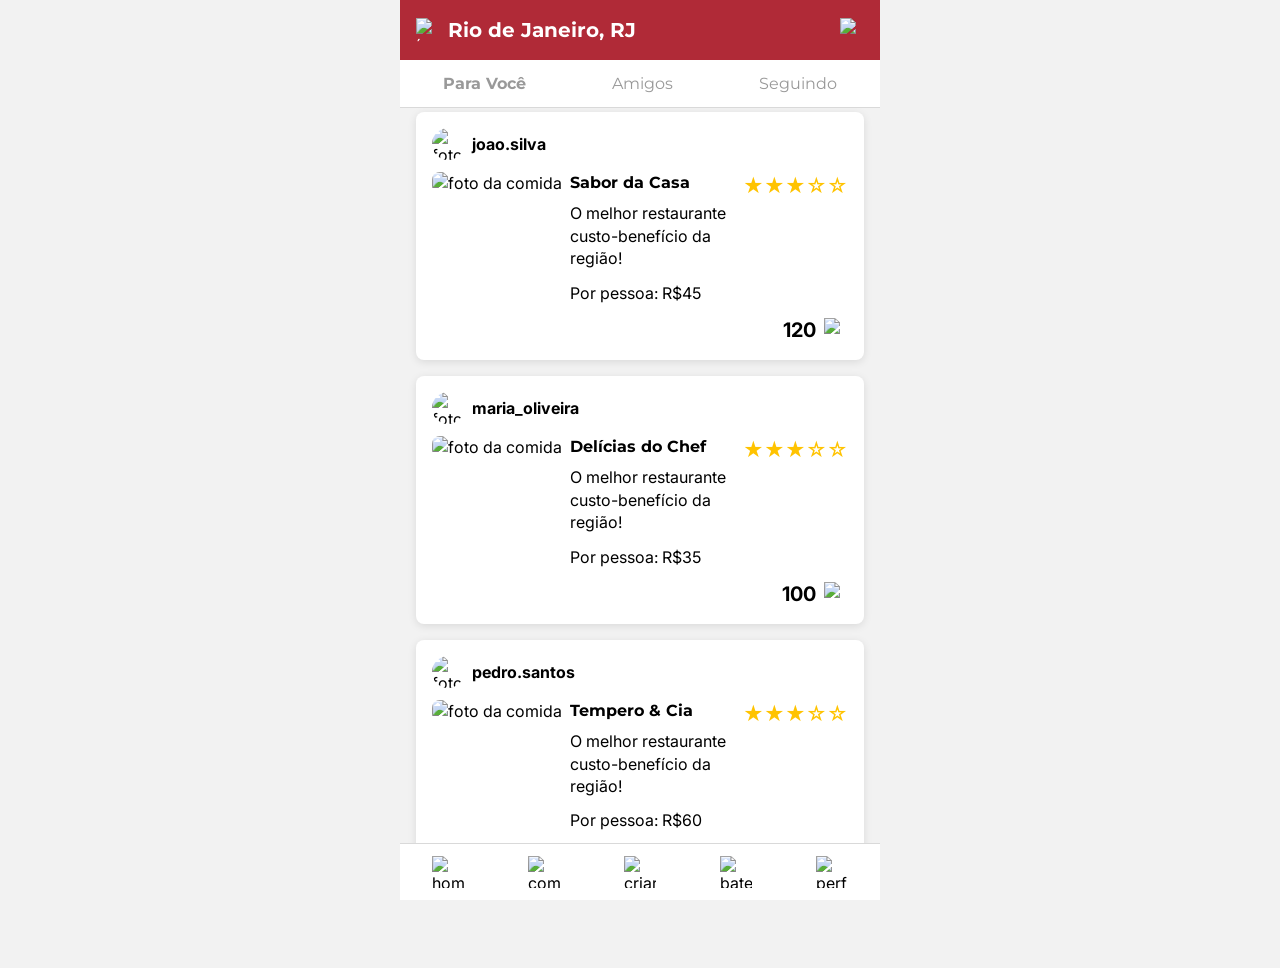
==== index.html @ 5323c7a4 "css home" ====
<!DOCTYPE html>
<html lang="pt-BR">
    <head>
        <meta charset="UTF-8">
        <meta name="viewport" content="width=device-width, initial-scale=1.0">
        <link rel="preconnect" href="https://fonts.googleapis.com">
        <link rel="preconnect" href="https://fonts.gstatic.com" crossorigin>
        <link href="https://fonts.googleapis.com/css2?family=Inter:wght@400;700&family=Montserrat:wght@400;700&display=swap" rel="stylesheet">
        <link rel="stylesheet" href="css/reset.css">
        <link rel="stylesheet" href="css/index.css">
        <title>Treview</title>
    </head>
    <body>
        <header class="cabecalho">
            <a href="pesquisa_loc.html" class="localizacao">
                <img src="img/localizacao.png" alt="ícone de localização">
                <h1>Rio de Janeiro, RJ</h1>
            </a>
            <a href="pesquisa.html" class="lupa">
                <img src="img/lupa.png" alt="pesquisar">
            </a>
            <nav class="abas">
                <ul>
                    <li><a href="para_voce.html" class="aba-ativa">Para Você</a></li>
                    <li><a href="amigos.html">Amigos</a></li>
                    <li><a href="seguindo.html">Seguindo</a></li>
                </ul>
            </nav>
        </header>
        <main class="feed">
            <ul class="lista-posts">
                <li class="post">
                    <a href="perfil.html" class="autor">
                        <img src="img/pfp_desconhecido.png" alt="foto de perfil" class="pfp">
                        <p>joao.silva</p>
                    </a>
                    <a href="pagina_restaurante.html" class="link-foto">
                        <img src="img/pizza.jpg" alt="foto da comida" class="foto-comida">
                    </a>
                    <a href="pagina_restaurante.html" class="info-restaurante">
                        <h2>Sabor da Casa</h2>
                        <p>O melhor restaurante custo-benefício da região!</p>
                        <p class="preco">Por pessoa: R$45</p>
                    </a>
                    <p class="estrelas">★★★☆☆</p>
                    <p class="curtidas">
                        120
                        <img src="img/coracao.png" alt="curtidas">
                    </p>
                </li>
                <li class="post">
                    <a href="perfil.html" class="autor">
                        <img src="img/pfp_desconhecido.png" alt="foto de perfil" class="pfp">
                        <p>maria_oliveira</p>
                    </a>
                    <a href="pagina_restaurante.html" class="link-foto">
                        <img src="img/pizza.jpg" alt="foto da comida" class="foto-comida">
                    </a>
                    <a href="pagina_restaurante.html" class="info-restaurante">
                        <h2>Delícias do Chef</h2>
                        <p>O melhor restaurante custo-benefício da região!</p>
                        <p class="preco">Por pessoa: R$35</p>
                    </a>
                    <p class="estrelas">★★★☆☆</p>
                    <p class="curtidas">
                        100
                        <img src="img/coracao.png" alt="curtidas">
                    </p>
                </li>
                <li class="post">
                    <a href="perfil.html" class="autor">
                        <img src="img/pfp_desconhecido.png" alt="foto de perfil" class="pfp">
                        <p>pedro.santos</p>
                    </a>
                    <a href="pagina_restaurante.html" class="link-foto">
                        <img src="img/pizza.jpg" alt="foto da comida" class="foto-comida">
                    </a>
                    <a href="pagina_restaurante.html" class="info-restaurante">
                        <h2>Tempero &amp; Cia</h2>
                        <p>O melhor restaurante custo-benefício da região!</p>
                        <p class="preco">Por pessoa: R$60</p>
                    </a>
                    <p class="estrelas">★★★☆☆</p>
                    <p class="curtidas">
                        80
                        <img src="img/coracao.png" alt="curtidas">
                    </p>
                </li>
            </ul>
        </main>
        <footer class="rodape">
            <ul>
                <li>
                    <a href="index.html" class="nav-ativo">
                        <img src="img/home.png" alt="home">
                    </a>
                </li>
                <li>
                    <a href="#">
                        <img src="img/comunidade.png" alt="comunidade">
                    </a>
                </li>
                <li>
                    <a href="post.html">
                        <img src="img/post.png" alt="criar avaliação">
                    </a>
                </li>
                <li>
                    <a href="#">
                        <img src="img/chat.png" alt="bate-papo">
                    </a>
                </li>
                <li>
                    <a href="#">
                        <img src="img/perfil.png" alt="perfil">
                    </a>
                </li>
            </ul>
        </footer>
    </body>
</html>
---- css/index.css ----
html {
    background-color: #f2f2f2;
}

body {
    font-family: "Inter", sans-serif;
    background-color: #f2f2f2;
    color: #000000;
    max-width: 30rem;
    margin: 0 auto;
    min-height: 100vh;
}

.cabecalho {
    position: fixed;
    top: 0;
    left: 0;
    right: 0;
    max-width: 30rem;
    margin: 0 auto;
    display: flex;
    flex-wrap: wrap;
    align-items: center;
    background-color: #B02A37;
    z-index: 10;
}

.localizacao {
    flex: 1;
    display: flex;
    align-items: center;
    gap: 0.5rem;
    padding: 1rem;
    color: #ffffff;
}

.localizacao img {
    width: 1.5rem;
    height: 1.5rem;
}

.localizacao h1 {
    font-family: "Montserrat", sans-serif;
    font-size: 1.25rem;
    font-weight: 700;
}

.lupa {
    padding: 1rem;
}

.lupa img {
    width: 1.5rem;
    height: 1.5rem;
}

.abas {
    width: 100%;
    background-color: #ffffff;
    border-bottom: 0.0625rem solid #D9D9D9;
}

.abas ul {
    display: flex;
    justify-content: space-around;
    padding: 0.75rem 0;
}

.abas a {
    font-family: "Montserrat", sans-serif;
    font-size: 1rem;
    color: #999999;
}

.aba-ativa {
    color: #000000;
    font-weight: 700;
}

.feed {
    padding: 7rem 1rem 5rem 1rem;
}

.lista-posts {
    display: flex;
    flex-direction: column;
    gap: 1rem;
}

.post {
    display: flex;
    flex-wrap: wrap;
    column-gap: 0.5rem;
    row-gap: 0.75rem;
    background-color: #ffffff;
    border-radius: 0.5rem;
    padding: 1rem;
    box-shadow: 0 0.125rem 0.5rem rgba(0, 0, 0, 0.1);
}

.autor {
    width: 100%;
    display: flex;
    align-items: center;
    gap: 0.5rem;
}

.pfp {
    width: 2rem;
    height: 2rem;
    border-radius: 50%;
}

.autor p {
    font-weight: 700;
}

.figura-post {
    width: 38%;
    display: flex;
    flex-direction: column;
    gap: 0.5rem;
}

.figura-post a {
    display: block;
}

.foto-comida {
    width: 100%;
    border-radius: 0.5rem;
}

.estrelas {
    color: #FFC300;
    font-size: 1.25rem;
}

.info-restaurante {
    flex: 1;
    display: flex;
    flex-direction: column;
    gap: 0.5rem;
    color: #000000;
}

.info-restaurante h2 {
    font-family: "Montserrat", sans-serif;
    font-size: 1rem;
    font-weight: 700;
}

.preco {
    margin-top: 0.25rem;
}

.curtidas {
    width: 100%;
    display: flex;
    align-items: center;
    justify-content: flex-end;
    gap: 0.5rem;
    font-size: 1.25rem;
    font-weight: 700;
}

.curtidas img {
    width: 1.5rem;
    height: 1.5rem;
}

.rodape {
    position: fixed;
    bottom: 0;
    left: 0;
    right: 0;
    max-width: 30rem;
    margin: 0 auto;
    background-color: #ffffff;
    border-top: 0.0625rem solid #D9D9D9;
    padding: 0.75rem 0;
    z-index: 10;
}

.rodape ul {
    display: flex;
    justify-content: space-around;
    align-items: center;
}

.rodape img {
    width: 2rem;
    height: 2rem;
}
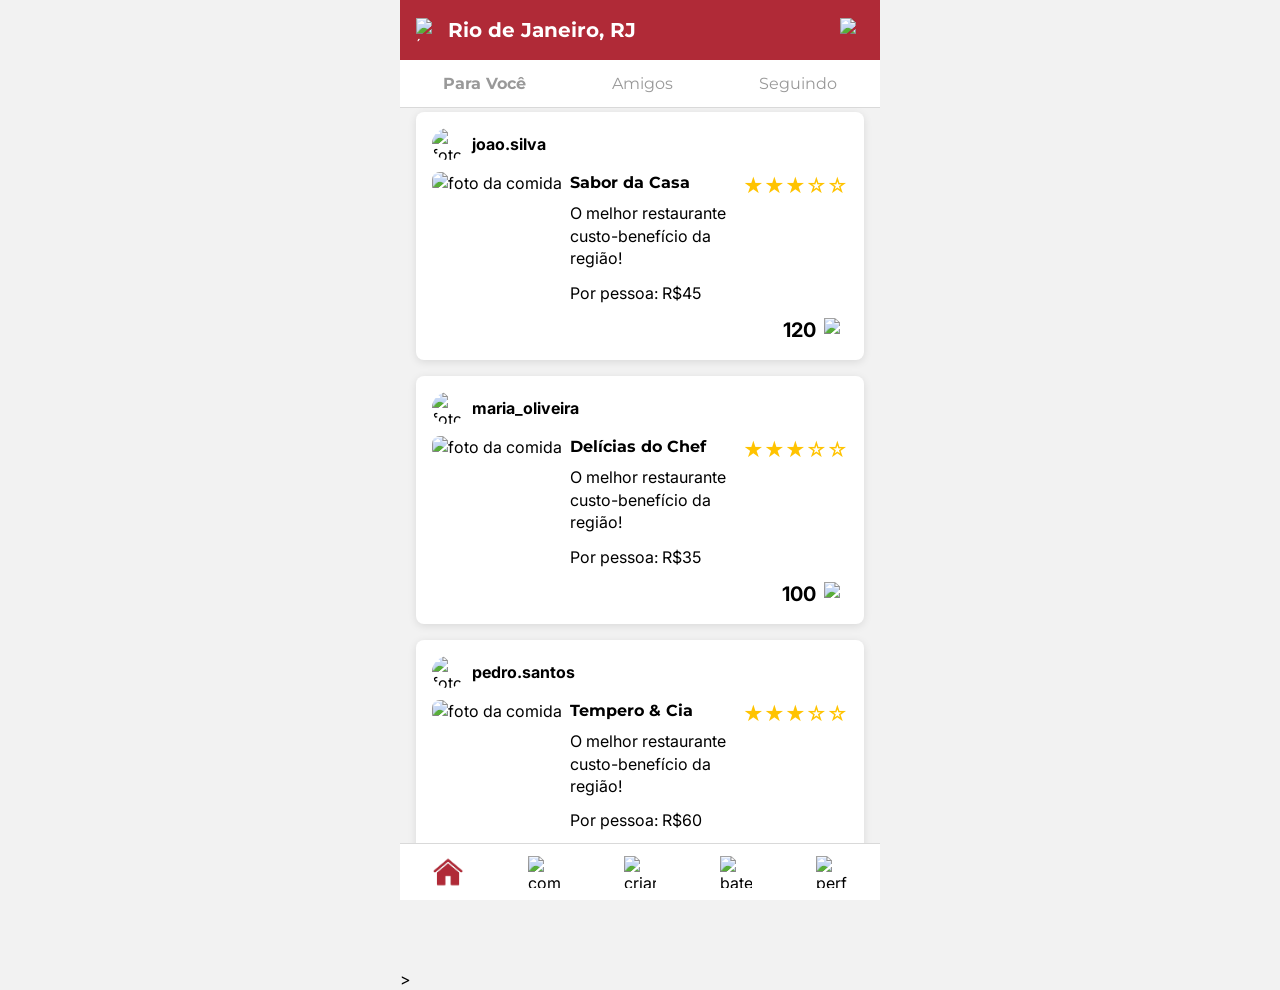
==== commit aa998d8a: "nav de cima funcionando" ====
--- a/index.html
+++ b/index.html
@@ -11,7 +11,7 @@
         <title>Treview</title>
     </head>
     <body>
-        <header class="cabecalho">
+        <header class="header">
             <a href="pesquisa_loc.html" class="localizacao">
                 <img src="img/localizacao.png" alt="ícone de localização">
                 <h1>Rio de Janeiro, RJ</h1>
@@ -21,7 +21,7 @@
             </a>
             <nav class="abas">
                 <ul>
-                    <li><a href="para_voce.html" class="aba-ativa">Para Você</a></li>
+                    <li><a href="index.html" class="aba-ativa">Para Você</a></li>
                     <li><a href="amigos.html">Amigos</a></li>
                     <li><a href="seguindo.html">Seguindo</a></li>
                 </ul>
@@ -76,7 +76,7 @@
                         <img src="img/pizza.jpg" alt="foto da comida" class="foto-comida">
                     </a>
                     <a href="pagina_restaurante.html" class="info-restaurante">
-                        <h2>Tempero &amp; Cia</h2>
+                        <h2>Tempero & Cia</h2>
                         <p>O melhor restaurante custo-benefício da região!</p>
                         <p class="preco">Por pessoa: R$60</p>
                     </a>
@@ -88,11 +88,11 @@
                 </li>
             </ul>
         </main>
-        <footer class="rodape">
+        <footer class="footer">
             <ul>
                 <li>
-                    <a href="index.html" class="nav-ativo">
-                        <img src="img/home.png" alt="home">
+                    <a href="index.html">
+                        <img src="img/home-sel.png" alt="home">
                     </a>
                 </li>
                 <li>
@@ -118,4 +118,4 @@
             </ul>
         </footer>
     </body>
-</html>+</html>>
--- a/css/index.css
+++ b/css/index.css
@@ -11,7 +11,7 @@
     min-height: 100vh;
 }
 
-.cabecalho {
+.header {
     position: fixed;
     top: 0;
     left: 0;
@@ -115,17 +115,6 @@
     font-weight: 700;
 }
 
-.figura-post {
-    width: 38%;
-    display: flex;
-    flex-direction: column;
-    gap: 0.5rem;
-}
-
-.figura-post a {
-    display: block;
-}
-
 .foto-comida {
     width: 100%;
     border-radius: 0.5rem;
@@ -169,7 +158,7 @@
     height: 1.5rem;
 }
 
-.rodape {
+.footer {
     position: fixed;
     bottom: 0;
     left: 0;
@@ -182,13 +171,14 @@
     z-index: 10;
 }
 
-.rodape ul {
+.footer ul {
     display: flex;
     justify-content: space-around;
     align-items: center;
 }
 
-.rodape img {
+.footer img {
     width: 2rem;
     height: 2rem;
-}+}
+
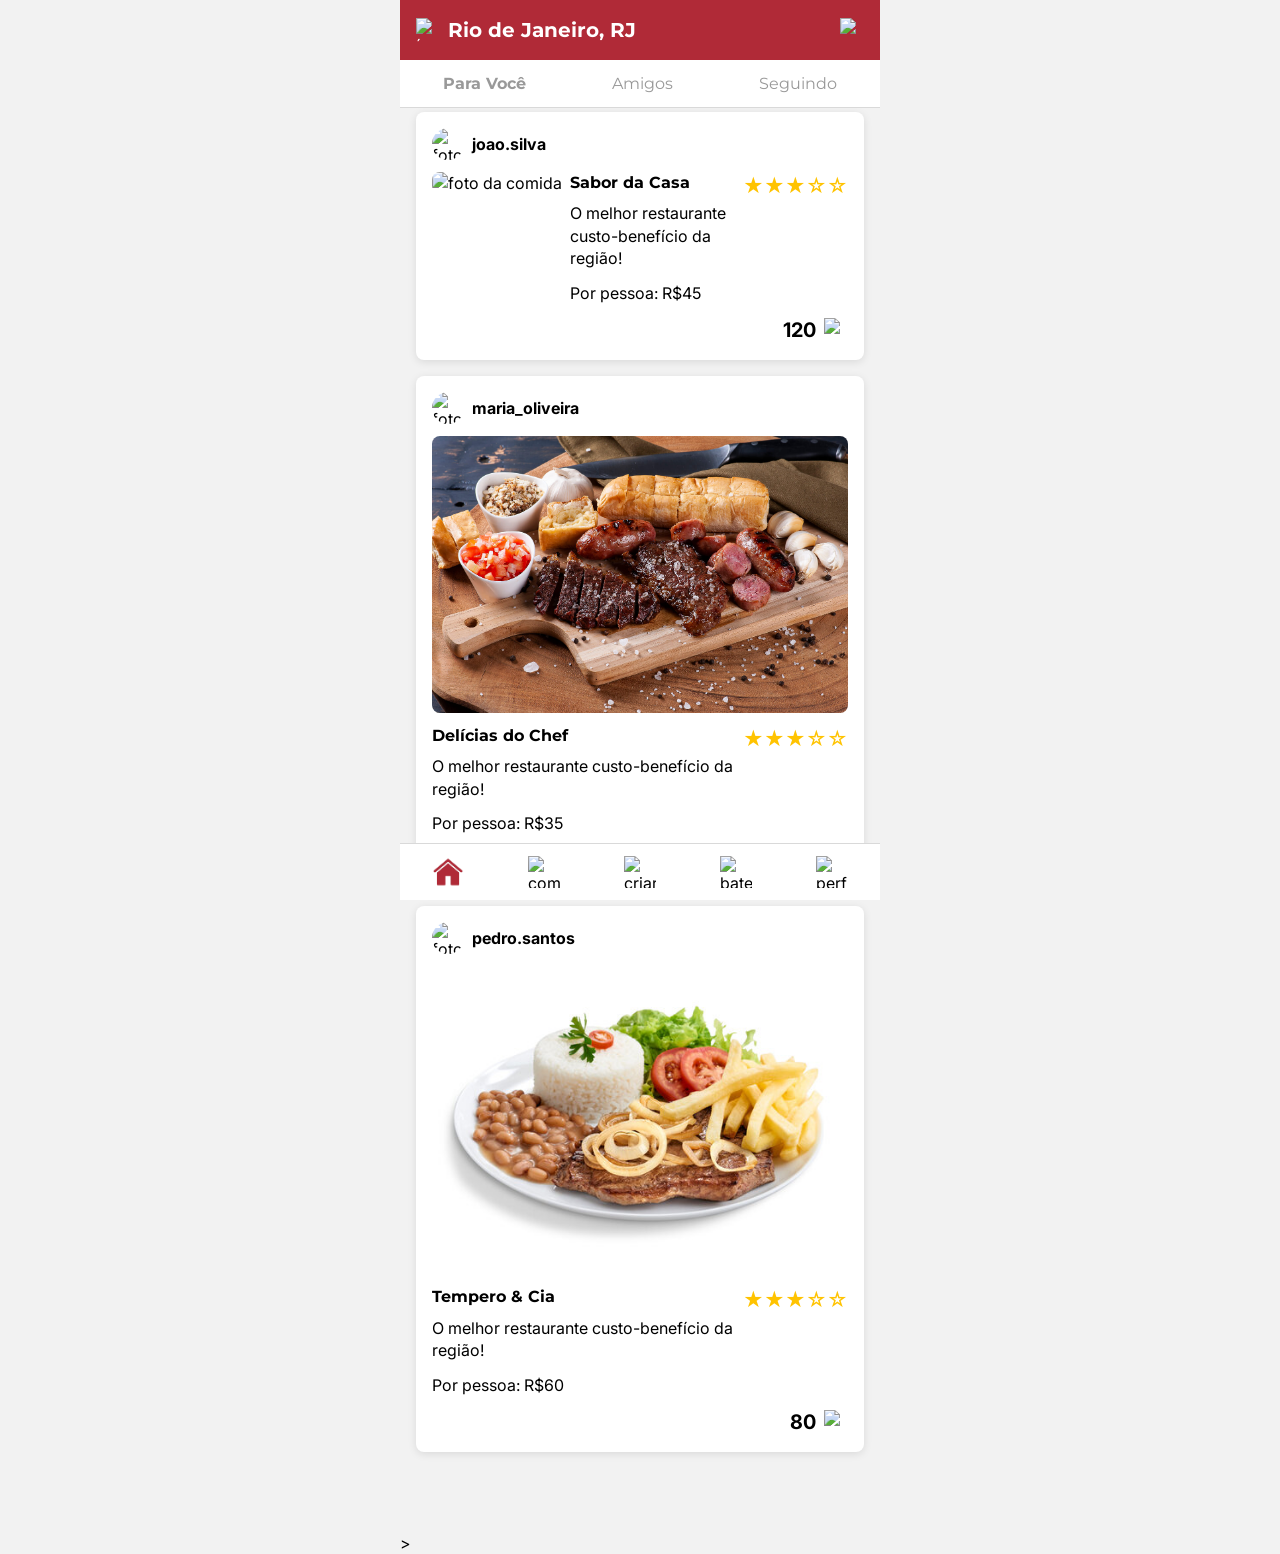
==== commit 8f4320aa: "fotos diferentes" ====
--- a/index.html
+++ b/index.html
@@ -54,7 +54,7 @@
                         <p>maria_oliveira</p>
                     </a>
                     <a href="pagina_restaurante.html" class="link-foto">
-                        <img src="img/pizza.jpg" alt="foto da comida" class="foto-comida">
+                        <img src="img/churras.jpg" alt="foto da comida" class="foto-comida">
                     </a>
                     <a href="pagina_restaurante.html" class="info-restaurante">
                         <h2>Delícias do Chef</h2>
@@ -73,7 +73,7 @@
                         <p>pedro.santos</p>
                     </a>
                     <a href="pagina_restaurante.html" class="link-foto">
-                        <img src="img/pizza.jpg" alt="foto da comida" class="foto-comida">
+                        <img src="img/pfzao.jpg" alt="foto da comida" class="foto-comida">
                     </a>
                     <a href="pagina_restaurante.html" class="info-restaurante">
                         <h2>Tempero & Cia</h2>
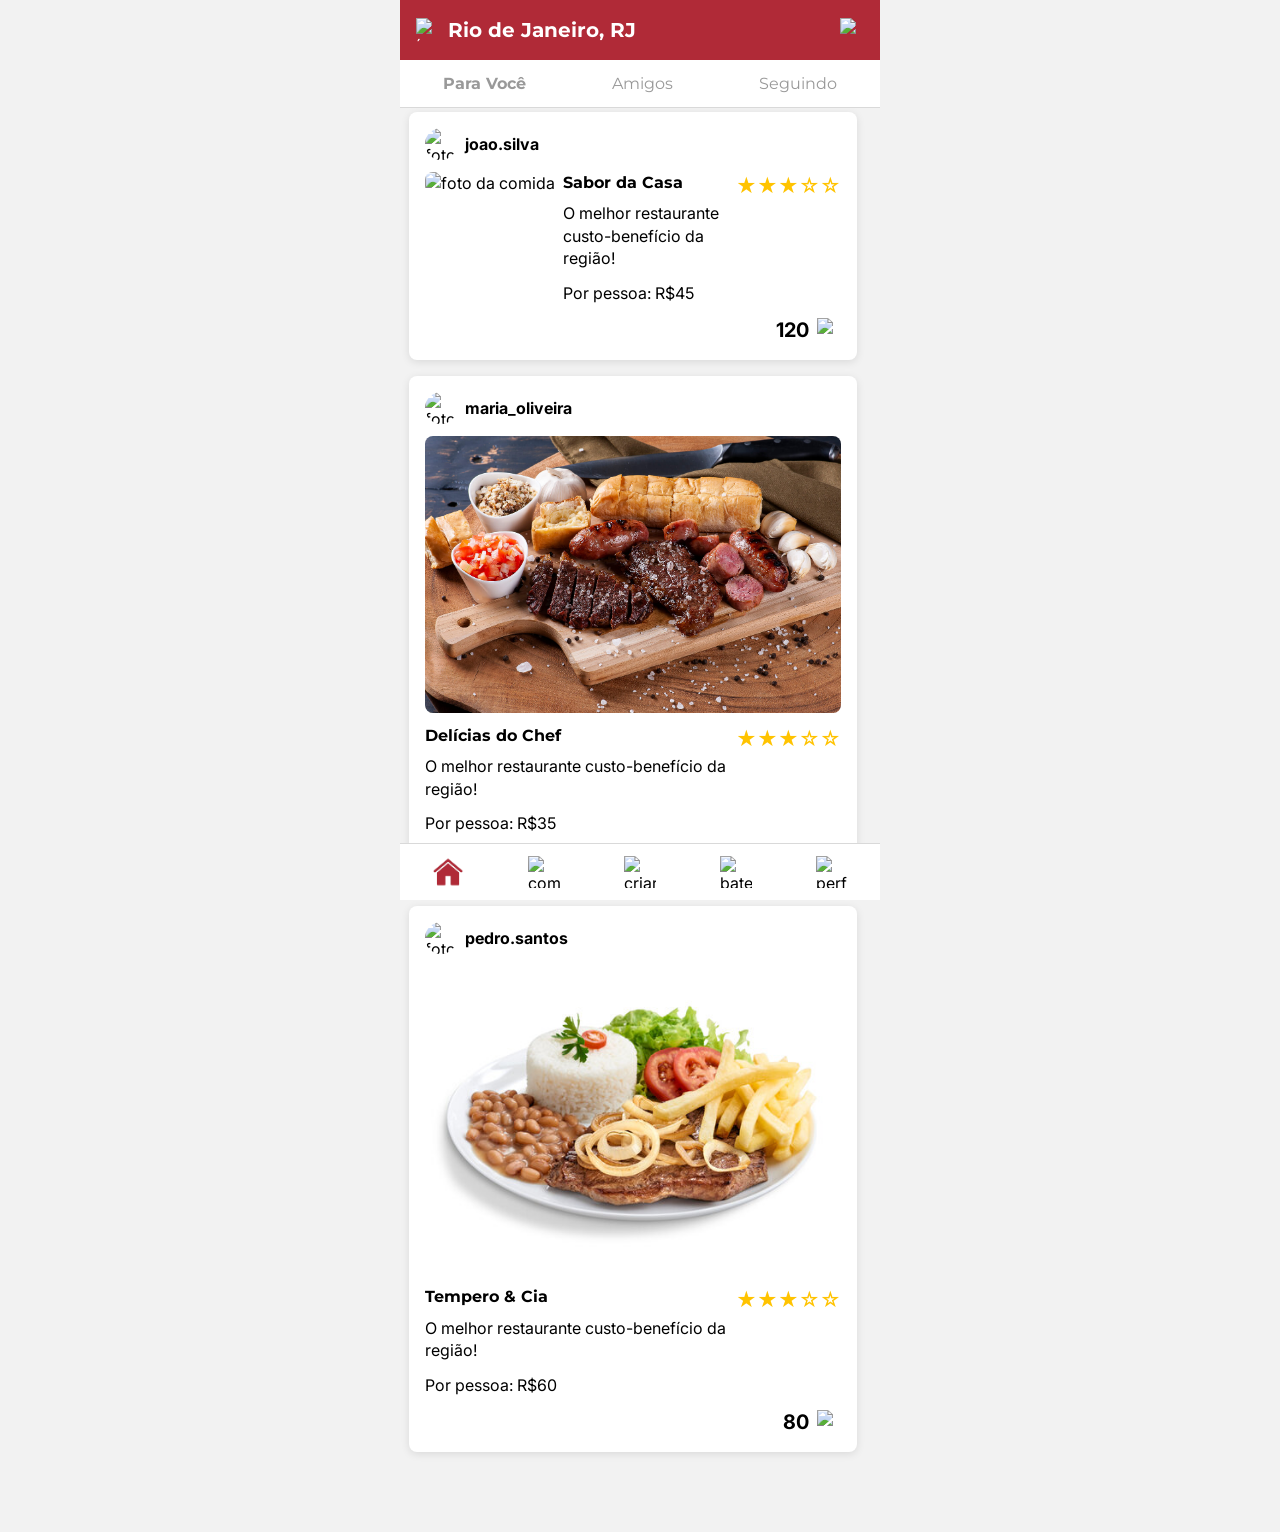
==== commit d66f6589: "pesquisa" ====
--- a/index.html
+++ b/index.html
@@ -12,7 +12,7 @@
     </head>
     <body>
         <header class="header">
-            <a href="pesquisa_loc.html" class="localizacao">
+            <a href="pesquisa.html" class="localizacao">
                 <img src="img/localizacao.png" alt="ícone de localização">
                 <h1>Rio de Janeiro, RJ</h1>
             </a>
@@ -118,4 +118,4 @@
             </ul>
         </footer>
     </body>
-</html>>+</html>
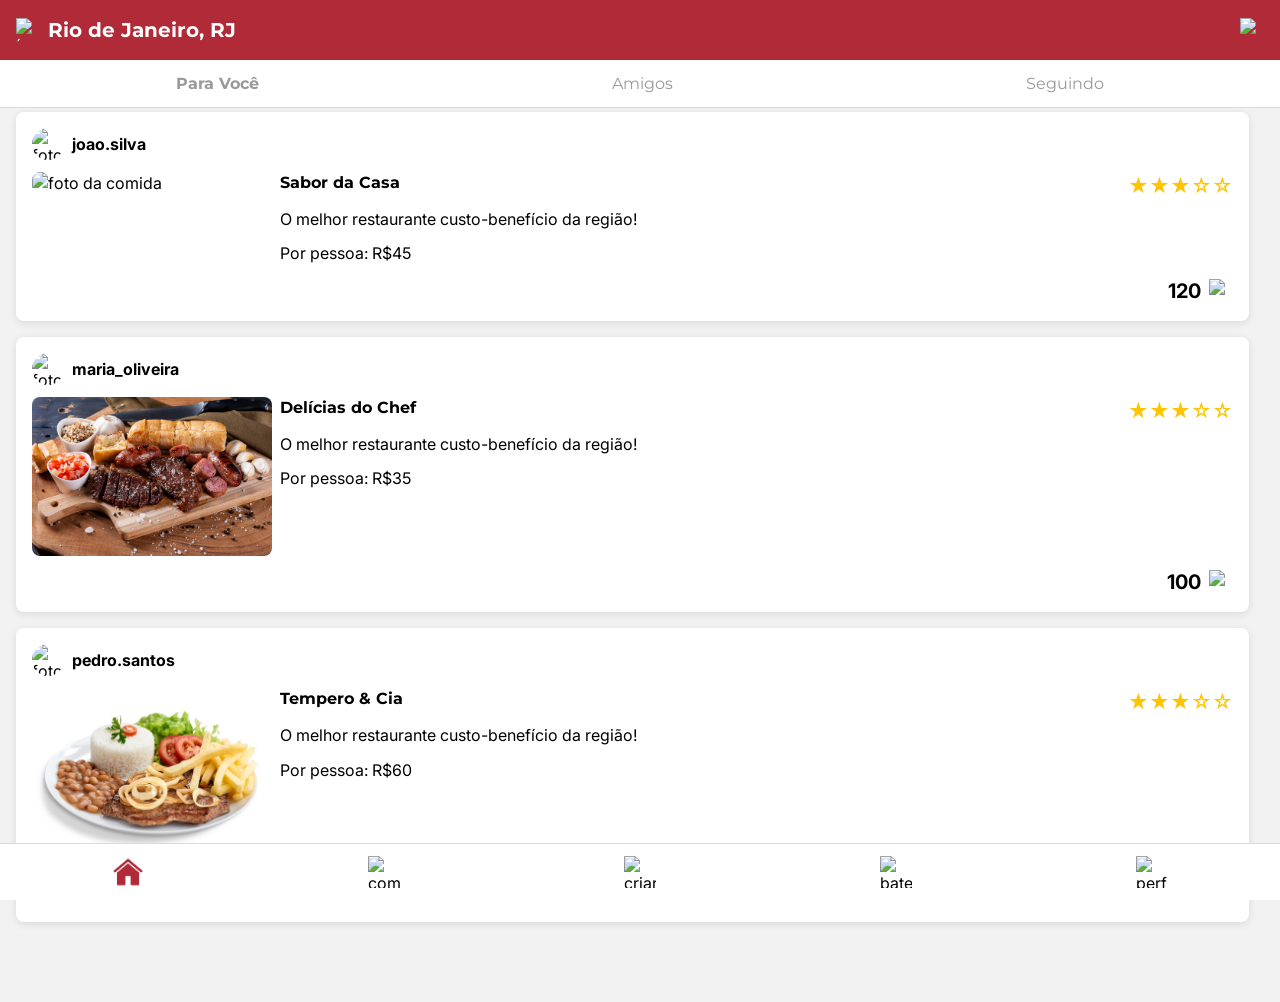
==== commit 3dccbec3: "post + tela inteira" ====
--- a/index.html
+++ b/index.html
@@ -38,11 +38,13 @@
                         <img src="img/pizza.jpg" alt="foto da comida" class="foto-comida">
                     </a>
                     <a href="pagina_restaurante.html" class="info-restaurante">
-                        <h2>Sabor da Casa</h2>
+                        <div class="info-topo">
+                            <h2>Sabor da Casa</h2>
+                            <p class="estrelas">★★★☆☆</p>
+                        </div>
                         <p>O melhor restaurante custo-benefício da região!</p>
                         <p class="preco">Por pessoa: R$45</p>
                     </a>
-                    <p class="estrelas">★★★☆☆</p>
                     <p class="curtidas">
                         120
                         <img src="img/coracao.png" alt="curtidas">
@@ -57,11 +59,13 @@
                         <img src="img/churras.jpg" alt="foto da comida" class="foto-comida">
                     </a>
                     <a href="pagina_restaurante.html" class="info-restaurante">
-                        <h2>Delícias do Chef</h2>
+                        <div class="info-topo">
+                            <h2>Delícias do Chef</h2>
+                            <p class="estrelas">★★★☆☆</p>
+                        </div>
                         <p>O melhor restaurante custo-benefício da região!</p>
                         <p class="preco">Por pessoa: R$35</p>
                     </a>
-                    <p class="estrelas">★★★☆☆</p>
                     <p class="curtidas">
                         100
                         <img src="img/coracao.png" alt="curtidas">
@@ -76,11 +80,13 @@
                         <img src="img/pfzao.jpg" alt="foto da comida" class="foto-comida">
                     </a>
                     <a href="pagina_restaurante.html" class="info-restaurante">
-                        <h2>Tempero & Cia</h2>
+                        <div class="info-topo">
+                            <h2>Tempero & Cia</h2>
+                            <p class="estrelas">★★★☆☆</p>
+                        </div>
                         <p>O melhor restaurante custo-benefício da região!</p>
                         <p class="preco">Por pessoa: R$60</p>
                     </a>
-                    <p class="estrelas">★★★☆☆</p>
                     <p class="curtidas">
                         80
                         <img src="img/coracao.png" alt="curtidas">
--- a/css/index.css
+++ b/css/index.css
@@ -6,8 +6,6 @@
     font-family: "Inter", sans-serif;
     background-color: #f2f2f2;
     color: #000000;
-    max-width: 30rem;
-    margin: 0 auto;
     min-height: 100vh;
 }
 
@@ -16,8 +14,6 @@
     top: 0;
     left: 0;
     right: 0;
-    max-width: 30rem;
-    margin: 0 auto;
     display: flex;
     flex-wrap: wrap;
     align-items: center;
@@ -115,6 +111,11 @@
     font-weight: 700;
 }
 
+.link-foto {
+    width: 40%;
+    max-width: 15rem;
+}
+
 .foto-comida {
     width: 100%;
     border-radius: 0.5rem;
@@ -131,6 +132,13 @@
     flex-direction: column;
     gap: 0.5rem;
     color: #000000;
+}
+
+.info-topo {
+    display: flex;
+    justify-content: space-between;
+    align-items: flex-start;
+    gap: 0.5rem;
 }
 
 .info-restaurante h2 {
@@ -163,8 +171,6 @@
     bottom: 0;
     left: 0;
     right: 0;
-    max-width: 30rem;
-    margin: 0 auto;
     background-color: #ffffff;
     border-top: 0.0625rem solid #D9D9D9;
     padding: 0.75rem 0;
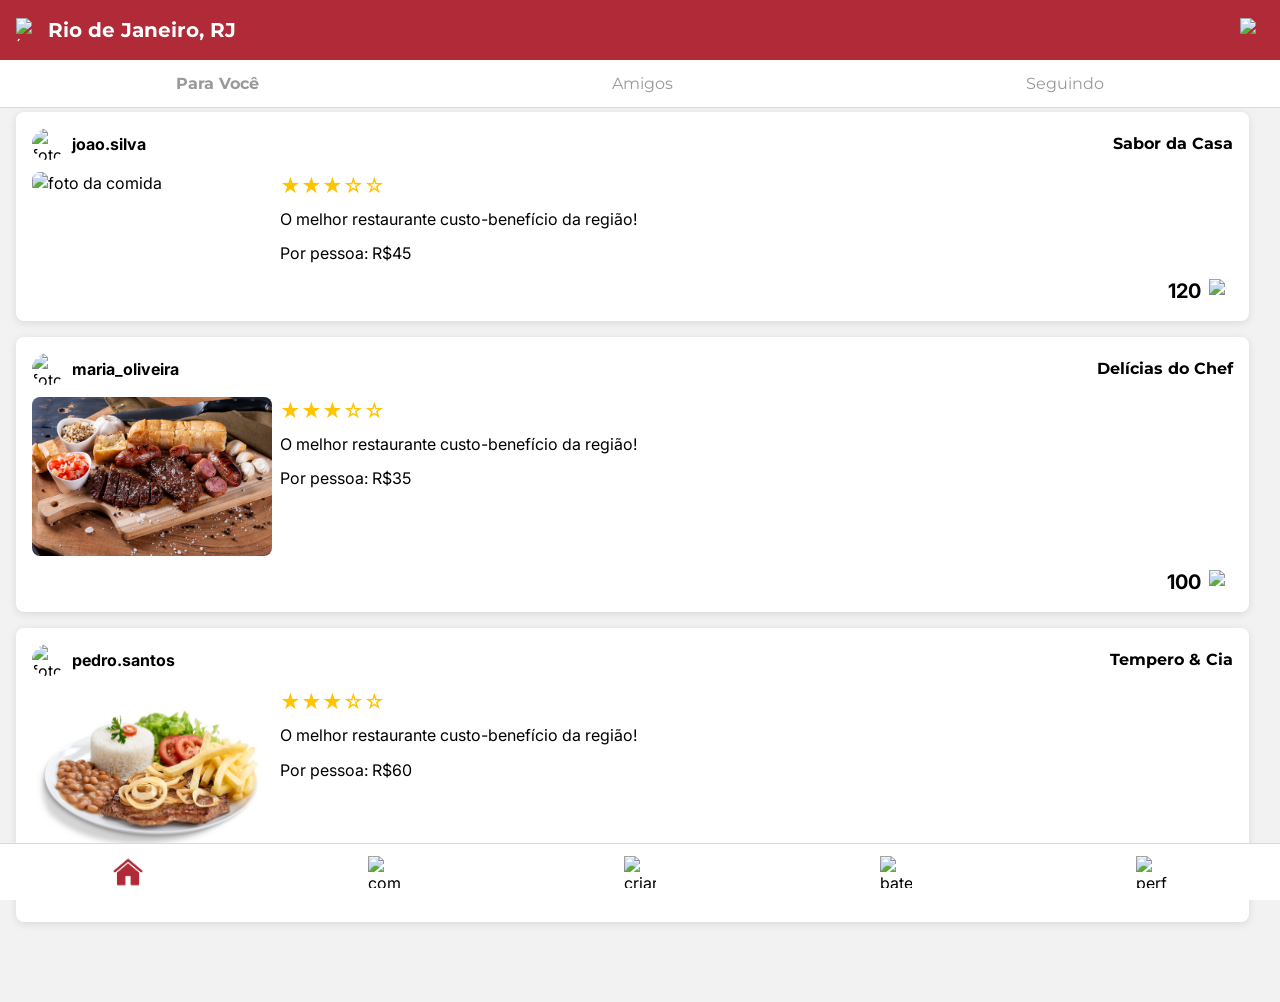
==== commit e50934d2: "restaurante e usuario mesma linha" ====
--- a/index.html
+++ b/index.html
@@ -30,18 +30,18 @@
         <main class="feed">
             <ul class="lista-posts">
                 <li class="post">
-                    <a href="perfil.html" class="autor">
-                        <img src="img/pfp_desconhecido.png" alt="foto de perfil" class="pfp">
-                        <p>joao.silva</p>
-                    </a>
+                    <div class="post-cabecalho">
+                        <a href="perfil.html" class="autor">
+                            <img src="img/pfp_desconhecido.png" alt="foto de perfil" class="pfp">
+                            <p>joao.silva</p>
+                        </a>
+                        <a href="pagina_restaurante.html" class="nome-restaurante-post">Sabor da Casa</a>
+                    </div>
                     <a href="pagina_restaurante.html" class="link-foto">
                         <img src="img/pizza.jpg" alt="foto da comida" class="foto-comida">
                     </a>
                     <a href="pagina_restaurante.html" class="info-restaurante">
-                        <div class="info-topo">
-                            <h2>Sabor da Casa</h2>
-                            <p class="estrelas">★★★☆☆</p>
-                        </div>
+                        <p class="estrelas">★★★☆☆</p>
                         <p>O melhor restaurante custo-benefício da região!</p>
                         <p class="preco">Por pessoa: R$45</p>
                     </a>
@@ -51,18 +51,18 @@
                     </p>
                 </li>
                 <li class="post">
-                    <a href="perfil.html" class="autor">
-                        <img src="img/pfp_desconhecido.png" alt="foto de perfil" class="pfp">
-                        <p>maria_oliveira</p>
-                    </a>
+                    <div class="post-cabecalho">
+                        <a href="perfil.html" class="autor">
+                            <img src="img/pfp_desconhecido.png" alt="foto de perfil" class="pfp">
+                            <p>maria_oliveira</p>
+                        </a>
+                        <a href="pagina_restaurante.html" class="nome-restaurante-post">Delícias do Chef</a>
+                    </div>
                     <a href="pagina_restaurante.html" class="link-foto">
                         <img src="img/churras.jpg" alt="foto da comida" class="foto-comida">
                     </a>
                     <a href="pagina_restaurante.html" class="info-restaurante">
-                        <div class="info-topo">
-                            <h2>Delícias do Chef</h2>
-                            <p class="estrelas">★★★☆☆</p>
-                        </div>
+                        <p class="estrelas">★★★☆☆</p>
                         <p>O melhor restaurante custo-benefício da região!</p>
                         <p class="preco">Por pessoa: R$35</p>
                     </a>
@@ -72,18 +72,18 @@
                     </p>
                 </li>
                 <li class="post">
-                    <a href="perfil.html" class="autor">
-                        <img src="img/pfp_desconhecido.png" alt="foto de perfil" class="pfp">
-                        <p>pedro.santos</p>
-                    </a>
+                    <div class="post-cabecalho">
+                        <a href="perfil.html" class="autor">
+                            <img src="img/pfp_desconhecido.png" alt="foto de perfil" class="pfp">
+                            <p>pedro.santos</p>
+                        </a>
+                        <a href="pagina_restaurante.html" class="nome-restaurante-post">Tempero & Cia</a>
+                    </div>
                     <a href="pagina_restaurante.html" class="link-foto">
                         <img src="img/pfzao.jpg" alt="foto da comida" class="foto-comida">
                     </a>
                     <a href="pagina_restaurante.html" class="info-restaurante">
-                        <div class="info-topo">
-                            <h2>Tempero & Cia</h2>
-                            <p class="estrelas">★★★☆☆</p>
-                        </div>
+                        <p class="estrelas">★★★☆☆</p>
                         <p>O melhor restaurante custo-benefício da região!</p>
                         <p class="preco">Por pessoa: R$60</p>
                     </a>
--- a/css/index.css
+++ b/css/index.css
@@ -94,11 +94,25 @@
     box-shadow: 0 0.125rem 0.5rem rgba(0, 0, 0, 0.1);
 }
 
+.post-cabecalho {
+    width: 100%;
+    display: flex;
+    align-items: center;
+    justify-content: space-between;
+    gap: 0.5rem;
+}
+
 .autor {
-    width: 100%;
-    display: flex;
-    align-items: center;
-    gap: 0.5rem;
+    display: flex;
+    align-items: center;
+    gap: 0.5rem;
+}
+
+.nome-restaurante-post {
+    font-family: "Montserrat", sans-serif;
+    font-size: 1rem;
+    font-weight: 700;
+    color: #000000;
 }
 
 .pfp {
